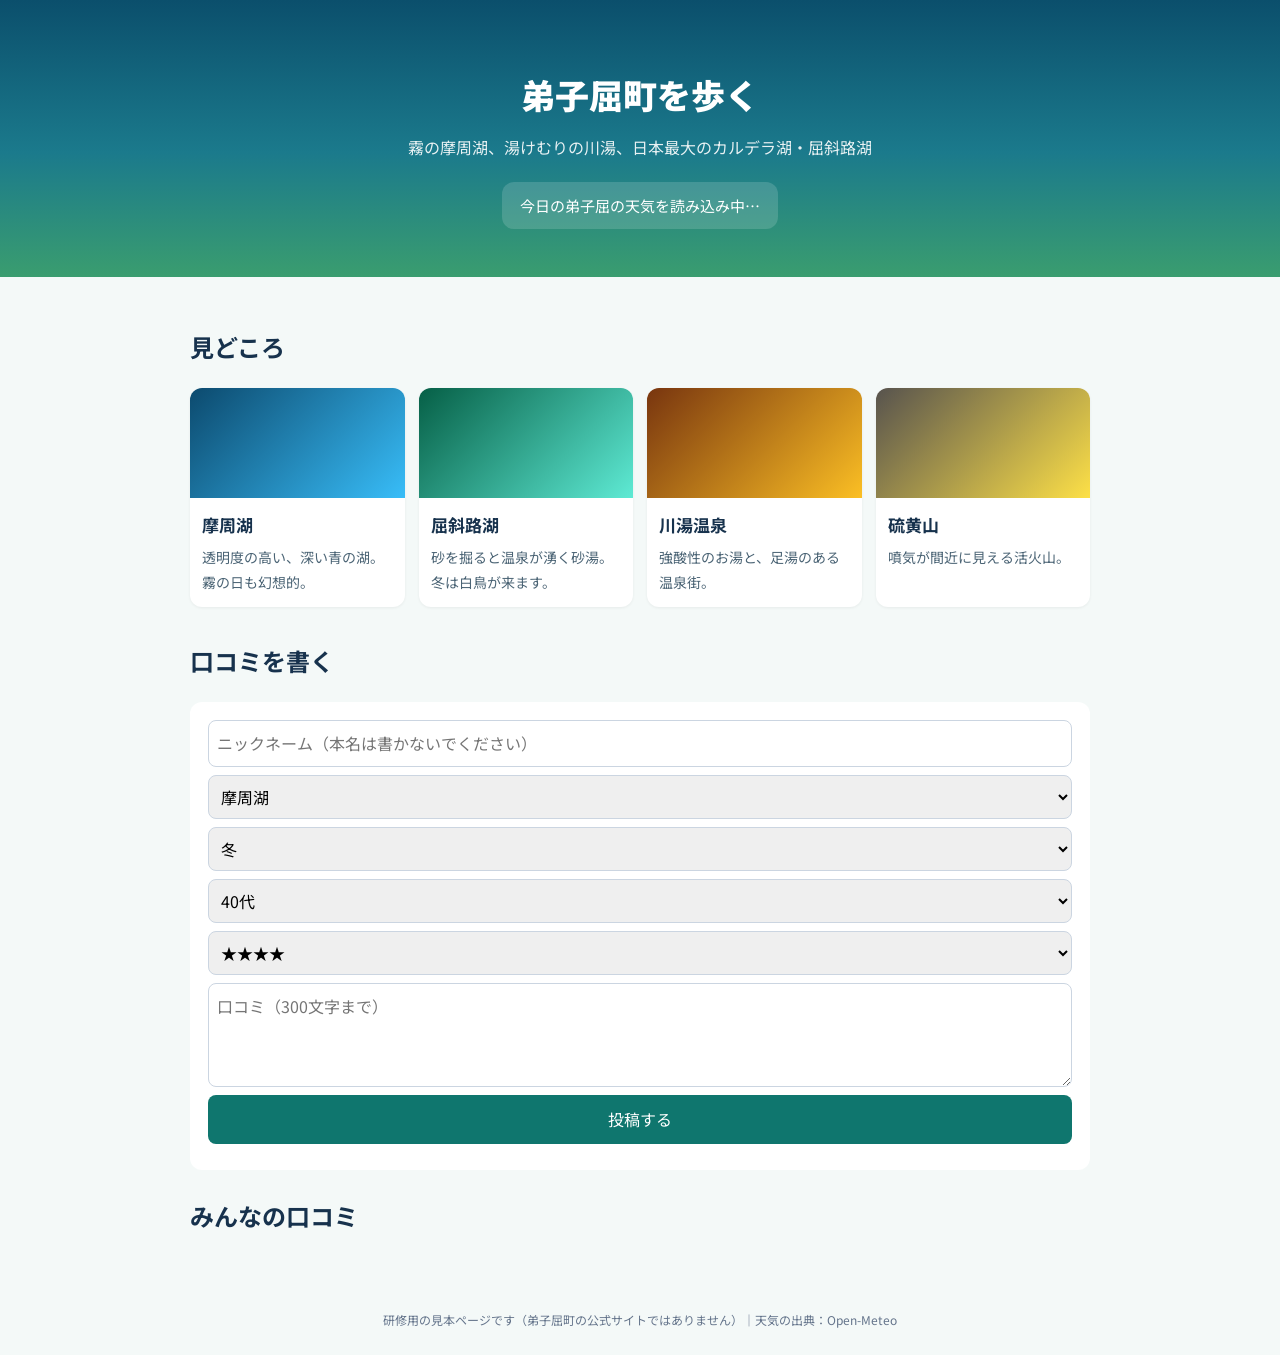
==== lp.html @ 1278cd4e "Add initial HTML structure for landing page" ====
<!DOCTYPE html>
<html lang="ja">
<head>
<meta charset="utf-8"><meta name="viewport" content="width=device-width,initial-scale=1">
<title>弟子屈町を歩く｜見本LP（研修用）</title>
<link href="https://fonts.googleapis.com/css2?family=Noto+Sans+JP:wght@400;700;900&display=swap" rel="stylesheet">
<script src="config.js"></script>
<style>
body{margin:0;font-family:"Noto Sans JP",sans-serif;color:#17324d;background:#f4f9f8;line-height:1.8}
.hero{background:linear-gradient(180deg,#0b4f6c 0%,#1b7a8c 55%,#3a9d6f 100%);color:#fff;padding:64px 20px 48px;text-align:center}
.hero h1{font-size:34px;margin:0 0 8px;font-weight:900}.hero p{margin:0;opacity:.9}
.wx{display:inline-block;margin-top:20px;background:rgba(255,255,255,.15);border-radius:12px;padding:10px 18px;font-size:15px}
.wrap{max-width:900px;margin:0 auto;padding:28px 20px}
.spots{display:grid;grid-template-columns:repeat(auto-fit,minmax(200px,1fr));gap:14px}
.spot{background:#fff;border-radius:12px;overflow:hidden;box-shadow:0 1px 3px rgba(0,0,0,.06)}
.spot .ph{height:110px}.spot div.t{padding:12px}.spot h3{margin:0 0 4px;font-size:17px}.spot p{margin:0;font-size:14px;color:#4b6475}
form{background:#fff;border-radius:12px;padding:18px;display:grid;gap:8px}
input,select,textarea{font:inherit;padding:8px;border:1px solid #cbd5e1;border-radius:8px}
button{font:inherit;background:#0f766e;color:#fff;border:0;border-radius:8px;padding:10px;cursor:pointer}
.rv{background:#fff;border-radius:10px;padding:10px 14px;margin:8px 0;font-size:14px}
.rv small{color:#64748b}
footer{text-align:center;font-size:12px;color:#64748b;padding:24px}
</style>
</head>
<body>
<div class="hero">
  <h1>弟子屈町を歩く</h1>
  <p>霧の摩周湖、湯けむりの川湯、日本最大のカルデラ湖・屈斜路湖</p>
  <div class="wx" id="wx">今日の弟子屈の天気を読み込み中…</div>
</div>
<div class="wrap">
  <h2>見どころ</h2>
  <div class="spots">
    <div class="spot"><div class="ph" style="background:linear-gradient(135deg,#0c4a6e,#38bdf8)"></div><div class="t"><h3>摩周湖</h3><p>透明度の高い、深い青の湖。霧の日も幻想的。</p></div></div>
    <div class="spot"><div class="ph" style="background:linear-gradient(135deg,#065f46,#5eead4)"></div><div class="t"><h3>屈斜路湖</h3><p>砂を掘ると温泉が湧く砂湯。冬は白鳥が来ます。</p></div></div>
    <div class="spot"><div class="ph" style="background:linear-gradient(135deg,#78350f,#fbbf24)"></div><div class="t"><h3>川湯温泉</h3><p>強酸性のお湯と、足湯のある温泉街。</p></div></div>
    <div class="spot"><div class="ph" style="background:linear-gradient(135deg,#57534e,#fde047)"></div><div class="t"><h3>硫黄山</h3><p>噴気が間近に見える活火山。</p></div></div>
  </div>
  <h2 style="margin-top:32px">口コミを書く</h2>
  <form id="f">
    <input id="a" maxlength="20" placeholder="ニックネーム（本名は書かないでください）">
    <select id="p"><option>摩周湖</option><option>屈斜路湖</option><option>川湯温泉</option><option>硫黄山</option><option>その他</option></select>
    <select id="s"><option>春</option><option>夏</option><option>秋</option><option selected>冬</option></select>
    <select id="g"><option>10代</option><option>20代</option><option>30代</option><option selected>40代</option><option>50代</option><option>60代以上</option></select>
    <select id="r"><option value="5">★★★★★</option><option value="4" selected>★★★★</option><option value="3">★★★</option><option value="2">★★</option><option value="1">★</option></select>
    <textarea id="b" maxlength="300" rows="3" placeholder="口コミ（300文字まで）"></textarea>
    <button>投稿する</button><small id="m"></small>
  </form>
  <h2 style="margin-top:24px">みんなの口コミ</h2>
  <div id="list"></div>
</div>
<footer>研修用の見本ページです（弟子屈町の公式サイトではありません）｜天気の出典：Open-Meteo</footer>
<script type="module">
import { createClient } from "https://esm.sh/@supabase/supabase-js@2";
import { keywordJudge, esc } from "./common.js";
const C = window.VC_CONFIG, sb = createClient(C.SUPABASE_URL, C.SUPABASE_PUBLISHABLE_KEY);
// キー不要のAPI：Open-Meteo（弟子屈町 北緯43.48 東経144.46）
const WMO = { 0: "快晴", 1: "晴れ", 2: "晴れ時々くもり", 3: "くもり", 45: "霧", 48: "霧", 51: "霧雨", 61: "雨", 63: "雨", 65: "強い雨", 71: "雪", 73: "雪", 75: "大雪", 80: "にわか雨", 85: "にわか雪" };
fetch("https://api.open-meteo.com/v1/forecast?latitude=43.48&longitude=144.46&current=temperature_2m,weather_code&timezone=Asia%2FTokyo")
  .then(r => r.json()).then(j => { const c = j.current; document.getElementById("wx").textContent = `今日の弟子屈：${WMO[c.weather_code] ?? "—"}　${c.temperature_2m}℃`; })
  .catch(() => document.getElementById("wx").textContent = "天気を取得できませんでした");
async function load() {
  const { data } = await sb.from("vc_reviews").select("author,place,season,rating,body").order("created_at", { ascending: false }).limit(10);
  document.getElementById("list").innerHTML = (data || []).map(r => `<div class="rv"><small>${esc(r.author)}｜${esc(r.place)}｜${esc(r.season)}｜${"★".repeat(r.rating)}</small><br>${esc(r.body)}</div>`).join("");
}
load();
document.getElementById("f").onsubmit = async e => {
  e.preventDefault(); const body = document.getElementById("b").value.trim(); if (!body) return;
  const rating = +document.getElementById("r").value, kj = keywordJudge(body, rating);
  const { error } = await sb.from("vc_reviews").insert({ author: document.getElementById("a").value.trim() || "名無し", place: document.getElementById("p").value,
    season: document.getElementById("s").value, age_group: document.getElementById("g").value, rating, body, sentiment: kj.sentiment, topic: kj.topic, judged_by: "keyword" });
  document.getElementById("m").textContent = error ? "保存できませんでした：" + error.message : "ありがとうございます！";
  if (!error) { document.getElementById("b").value = ""; load(); }
};
</script>
</body>
</html>
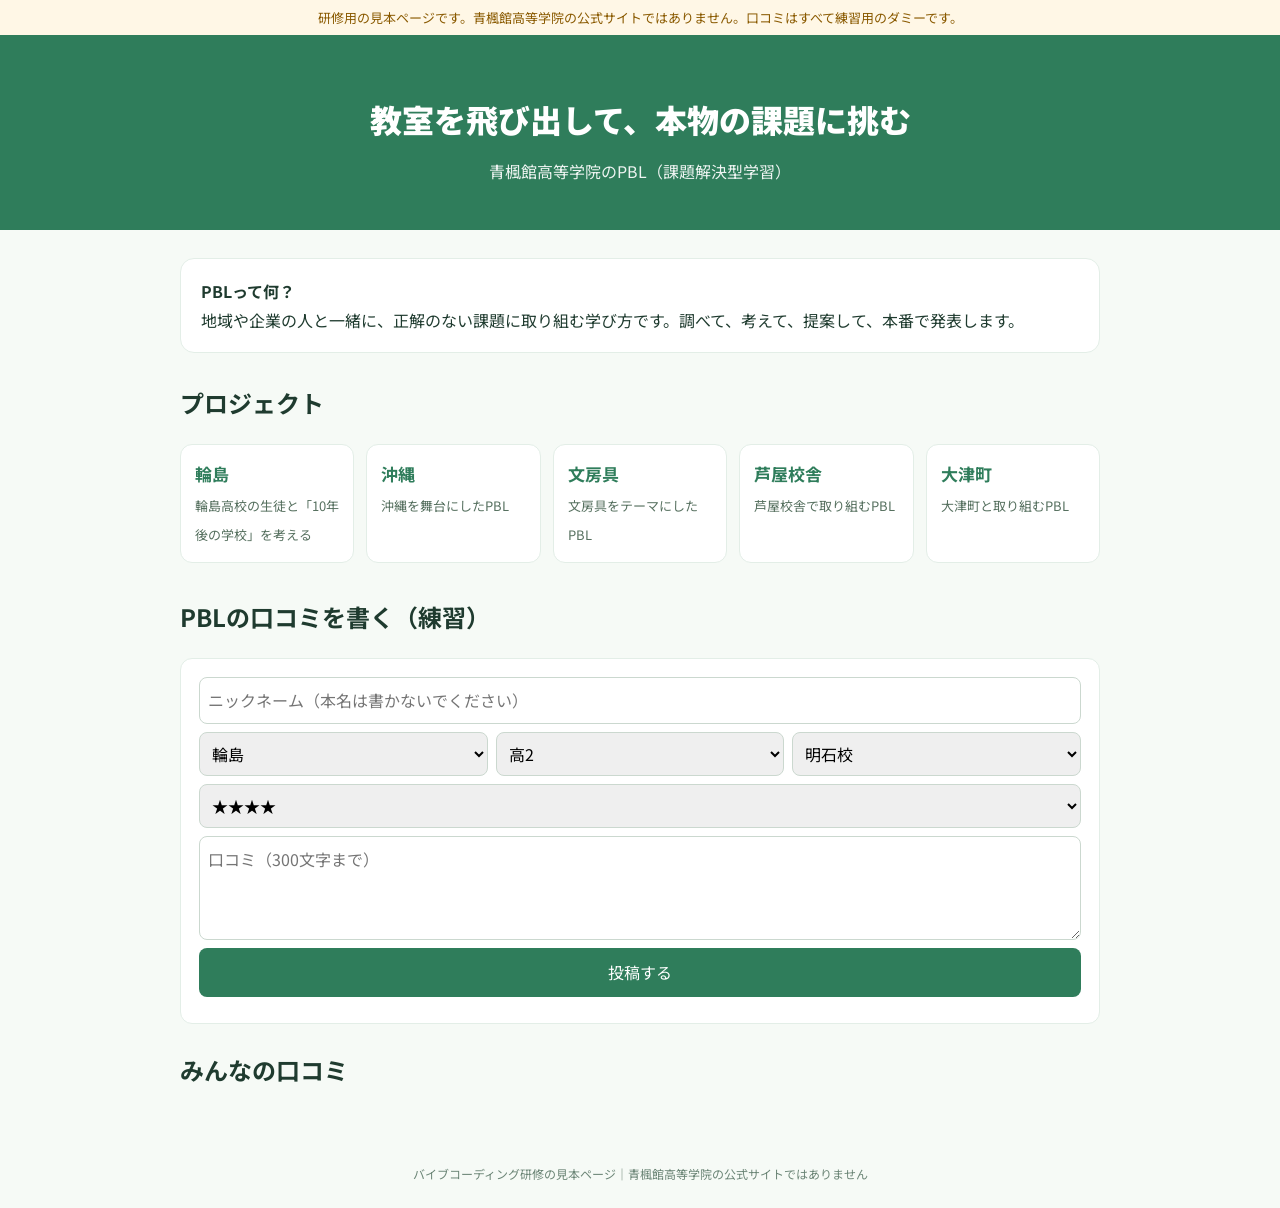
==== commit 5ae8f219: "Update LP content and styling for 青楓館" ====
--- a/lp.html
+++ b/lp.html
@@ -2,46 +2,52 @@
 <html lang="ja">
 <head>
 <meta charset="utf-8"><meta name="viewport" content="width=device-width,initial-scale=1">
-<title>弟子屈町を歩く｜見本LP（研修用）</title>
+<title>青楓館のPBL｜見本LP（研修用）</title>
 <link href="https://fonts.googleapis.com/css2?family=Noto+Sans+JP:wght@400;700;900&display=swap" rel="stylesheet">
 <script src="config.js"></script>
 <style>
-body{margin:0;font-family:"Noto Sans JP",sans-serif;color:#17324d;background:#f4f9f8;line-height:1.8}
-.hero{background:linear-gradient(180deg,#0b4f6c 0%,#1b7a8c 55%,#3a9d6f 100%);color:#fff;padding:64px 20px 48px;text-align:center}
-.hero h1{font-size:34px;margin:0 0 8px;font-weight:900}.hero p{margin:0;opacity:.9}
-.wx{display:inline-block;margin-top:20px;background:rgba(255,255,255,.15);border-radius:12px;padding:10px 18px;font-size:15px}
-.wrap{max-width:900px;margin:0 auto;padding:28px 20px}
-.spots{display:grid;grid-template-columns:repeat(auto-fit,minmax(200px,1fr));gap:14px}
-.spot{background:#fff;border-radius:12px;overflow:hidden;box-shadow:0 1px 3px rgba(0,0,0,.06)}
-.spot .ph{height:110px}.spot div.t{padding:12px}.spot h3{margin:0 0 4px;font-size:17px}.spot p{margin:0;font-size:14px;color:#4b6475}
-form{background:#fff;border-radius:12px;padding:18px;display:grid;gap:8px}
-input,select,textarea{font:inherit;padding:8px;border:1px solid #cbd5e1;border-radius:8px}
-button{font:inherit;background:#0f766e;color:#fff;border:0;border-radius:8px;padding:10px;cursor:pointer}
-.rv{background:#fff;border-radius:10px;padding:10px 14px;margin:8px 0;font-size:14px}
-.rv small{color:#64748b}
-footer{text-align:center;font-size:12px;color:#64748b;padding:24px}
+body{margin:0;font-family:"Noto Sans JP",sans-serif;color:#1f3b2f;background:#f6faf6;line-height:1.8}
+.note-bar{background:#fff7e6;color:#8a5a00;font-size:13px;text-align:center;padding:6px}
+.hero{background:#2f7d5b;color:#fff;padding:56px 20px 44px;text-align:center}
+.hero h1{font-size:32px;margin:0 0 8px;font-weight:900}.hero p{margin:0;opacity:.92}
+.wrap{max-width:920px;margin:0 auto;padding:28px 20px}
+.what{background:#fff;border-radius:14px;padding:18px 20px;border:1px solid #e3eee7}
+.cards{display:grid;grid-template-columns:repeat(auto-fit,minmax(160px,1fr));gap:12px}
+.pj{background:#fff;border-radius:12px;border:1px solid #e3eee7;padding:14px}
+.pj b{display:block;font-size:17px;color:#2f7d5b}.pj span{font-size:13px;color:#56705f}
+form{background:#fff;border-radius:12px;padding:18px;display:grid;gap:8px;border:1px solid #e3eee7}
+.row{display:grid;grid-template-columns:repeat(3,1fr);gap:8px}
+input,select,textarea{font:inherit;padding:8px;border:1px solid #cbd8cf;border-radius:8px;width:100%;box-sizing:border-box}
+button{font:inherit;background:#2f7d5b;color:#fff;border:0;border-radius:8px;padding:10px;cursor:pointer}
+.rv{background:#fff;border-radius:10px;padding:10px 14px;margin:8px 0;font-size:14px;border:1px solid #e3eee7}
+.rv small{color:#6b8576}
+footer{text-align:center;font-size:12px;color:#6b8576;padding:24px}
 </style>
 </head>
 <body>
+<div class="note-bar">研修用の見本ページです。青楓館高等学院の公式サイトではありません。口コミはすべて練習用のダミーです。</div>
 <div class="hero">
-  <h1>弟子屈町を歩く</h1>
-  <p>霧の摩周湖、湯けむりの川湯、日本最大のカルデラ湖・屈斜路湖</p>
-  <div class="wx" id="wx">今日の弟子屈の天気を読み込み中…</div>
+  <h1>教室を飛び出して、本物の課題に挑む</h1>
+  <p>青楓館高等学院のPBL（課題解決型学習）</p>
 </div>
 <div class="wrap">
-  <h2>見どころ</h2>
-  <div class="spots">
-    <div class="spot"><div class="ph" style="background:linear-gradient(135deg,#0c4a6e,#38bdf8)"></div><div class="t"><h3>摩周湖</h3><p>透明度の高い、深い青の湖。霧の日も幻想的。</p></div></div>
-    <div class="spot"><div class="ph" style="background:linear-gradient(135deg,#065f46,#5eead4)"></div><div class="t"><h3>屈斜路湖</h3><p>砂を掘ると温泉が湧く砂湯。冬は白鳥が来ます。</p></div></div>
-    <div class="spot"><div class="ph" style="background:linear-gradient(135deg,#78350f,#fbbf24)"></div><div class="t"><h3>川湯温泉</h3><p>強酸性のお湯と、足湯のある温泉街。</p></div></div>
-    <div class="spot"><div class="ph" style="background:linear-gradient(135deg,#57534e,#fde047)"></div><div class="t"><h3>硫黄山</h3><p>噴気が間近に見える活火山。</p></div></div>
+  <div class="what"><b>PBLって何？</b><br>地域や企業の人と一緒に、正解のない課題に取り組む学び方です。調べて、考えて、提案して、本番で発表します。</div>
+  <h2 style="margin-top:28px">プロジェクト</h2>
+  <div class="cards">
+    <div class="pj"><b>輪島</b><span>輪島高校の生徒と「10年後の学校」を考える</span></div>
+    <div class="pj"><b>沖縄</b><span>沖縄を舞台にしたPBL</span></div>
+    <div class="pj"><b>文房具</b><span>文房具をテーマにしたPBL</span></div>
+    <div class="pj"><b>芦屋校舎</b><span>芦屋校舎で取り組むPBL</span></div>
+    <div class="pj"><b>大津町</b><span>大津町と取り組むPBL</span></div>
   </div>
-  <h2 style="margin-top:32px">口コミを書く</h2>
+  <h2 style="margin-top:32px">PBLの口コミを書く（練習）</h2>
   <form id="f">
     <input id="a" maxlength="20" placeholder="ニックネーム（本名は書かないでください）">
-    <select id="p"><option>摩周湖</option><option>屈斜路湖</option><option>川湯温泉</option><option>硫黄山</option><option>その他</option></select>
-    <select id="s"><option>春</option><option>夏</option><option>秋</option><option selected>冬</option></select>
-    <select id="g"><option>10代</option><option>20代</option><option>30代</option><option selected>40代</option><option>50代</option><option>60代以上</option></select>
+    <div class="row">
+      <select id="p"><option>輪島</option><option>沖縄</option><option>文房具</option><option>芦屋校舎</option><option>大津町</option><option>その他</option></select>
+      <select id="g"><option>高1</option><option selected>高2</option><option>高3</option></select>
+      <select id="c"><option>明石校</option><option>芦屋校</option></select>
+    </div>
     <select id="r"><option value="5">★★★★★</option><option value="4" selected>★★★★</option><option value="3">★★★</option><option value="2">★★</option><option value="1">★</option></select>
     <textarea id="b" maxlength="300" rows="3" placeholder="口コミ（300文字まで）"></textarea>
     <button>投稿する</button><small id="m"></small>
@@ -49,26 +55,21 @@
   <h2 style="margin-top:24px">みんなの口コミ</h2>
   <div id="list"></div>
 </div>
-<footer>研修用の見本ページです（弟子屈町の公式サイトではありません）｜天気の出典：Open-Meteo</footer>
+<footer>バイブコーディング研修の見本ページ｜青楓館高等学院の公式サイトではありません</footer>
 <script type="module">
 import { createClient } from "https://esm.sh/@supabase/supabase-js@2";
 import { keywordJudge, esc } from "./common.js";
 const C = window.VC_CONFIG, sb = createClient(C.SUPABASE_URL, C.SUPABASE_PUBLISHABLE_KEY);
-// キー不要のAPI：Open-Meteo（弟子屈町 北緯43.48 東経144.46）
-const WMO = { 0: "快晴", 1: "晴れ", 2: "晴れ時々くもり", 3: "くもり", 45: "霧", 48: "霧", 51: "霧雨", 61: "雨", 63: "雨", 65: "強い雨", 71: "雪", 73: "雪", 75: "大雪", 80: "にわか雨", 85: "にわか雪" };
-fetch("https://api.open-meteo.com/v1/forecast?latitude=43.48&longitude=144.46&current=temperature_2m,weather_code&timezone=Asia%2FTokyo")
-  .then(r => r.json()).then(j => { const c = j.current; document.getElementById("wx").textContent = `今日の弟子屈：${WMO[c.weather_code] ?? "—"}　${c.temperature_2m}℃`; })
-  .catch(() => document.getElementById("wx").textContent = "天気を取得できませんでした");
 async function load() {
-  const { data } = await sb.from("vc_reviews").select("author,place,season,rating,body").order("created_at", { ascending: false }).limit(10);
-  document.getElementById("list").innerHTML = (data || []).map(r => `<div class="rv"><small>${esc(r.author)}｜${esc(r.place)}｜${esc(r.season)}｜${"★".repeat(r.rating)}</small><br>${esc(r.body)}</div>`).join("");
+  const { data } = await sb.from("vc_pbl").select("author,project,grade,rating,body").order("created_at", { ascending: false }).limit(10);
+  document.getElementById("list").innerHTML = (data || []).map(r => `<div class="rv"><small>${esc(r.author)}｜${esc(r.project)}｜${esc(r.grade)}｜${"★".repeat(r.rating)}</small><br>${esc(r.body)}</div>`).join("");
 }
 load();
 document.getElementById("f").onsubmit = async e => {
   e.preventDefault(); const body = document.getElementById("b").value.trim(); if (!body) return;
   const rating = +document.getElementById("r").value, kj = keywordJudge(body, rating);
-  const { error } = await sb.from("vc_reviews").insert({ author: document.getElementById("a").value.trim() || "名無し", place: document.getElementById("p").value,
-    season: document.getElementById("s").value, age_group: document.getElementById("g").value, rating, body, sentiment: kj.sentiment, topic: kj.topic, judged_by: "keyword" });
+  const { error } = await sb.from("vc_pbl").insert({ author: document.getElementById("a").value.trim() || "名無し", project: document.getElementById("p").value,
+    grade: document.getElementById("g").value, campus: document.getElementById("c").value, rating, body, sentiment: kj.sentiment, topic: kj.topic, judged_by: "keyword" });
   document.getElementById("m").textContent = error ? "保存できませんでした：" + error.message : "ありがとうございます！";
   if (!error) { document.getElementById("b").value = ""; load(); }
 };
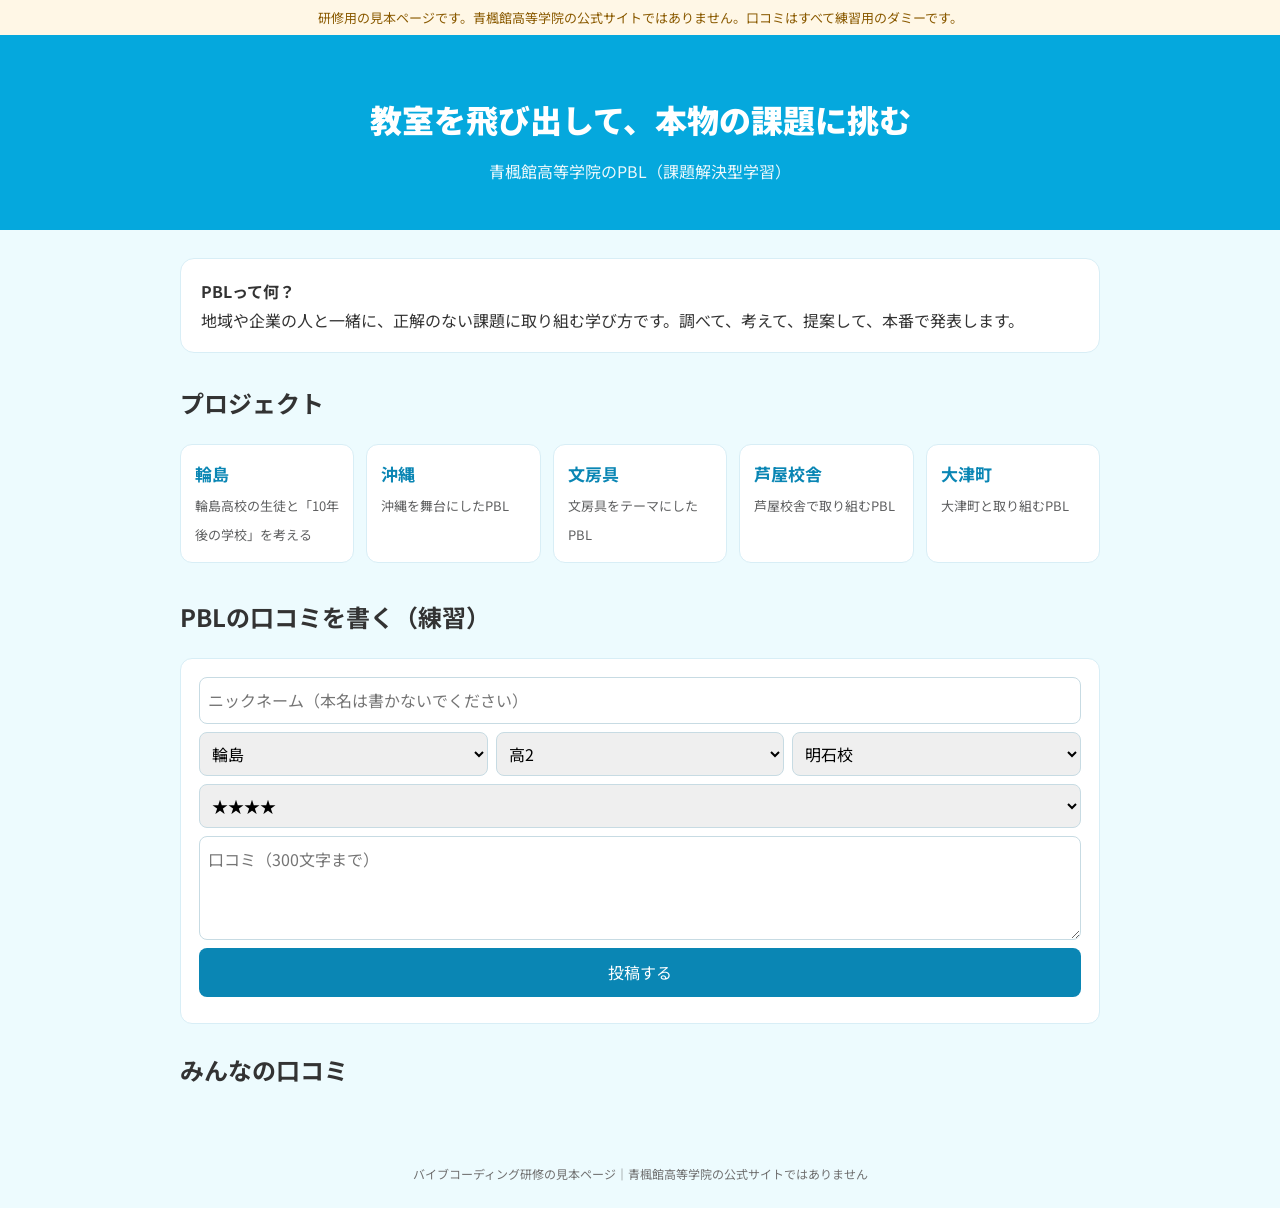
==== commit 26c96e3e: "Update styles in lp.html for improved design" ====
--- a/lp.html
+++ b/lp.html
@@ -6,22 +6,22 @@
 <link href="https://fonts.googleapis.com/css2?family=Noto+Sans+JP:wght@400;700;900&display=swap" rel="stylesheet">
 <script src="config.js"></script>
 <style>
-body{margin:0;font-family:"Noto Sans JP",sans-serif;color:#1f3b2f;background:#f6faf6;line-height:1.8}
+body{margin:0;font-family:"Noto Sans JP",sans-serif;color:#333333;background:#edfbfe;line-height:1.8}
 .note-bar{background:#fff7e6;color:#8a5a00;font-size:13px;text-align:center;padding:6px}
-.hero{background:#2f7d5b;color:#fff;padding:56px 20px 44px;text-align:center}
+.hero{background:#05a8dd;color:#fff;padding:56px 20px 44px;text-align:center}
 .hero h1{font-size:32px;margin:0 0 8px;font-weight:900}.hero p{margin:0;opacity:.92}
 .wrap{max-width:920px;margin:0 auto;padding:28px 20px}
-.what{background:#fff;border-radius:14px;padding:18px 20px;border:1px solid #e3eee7}
+.what{background:#fff;border-radius:14px;padding:18px 20px;border:1px solid #d8eef6}
 .cards{display:grid;grid-template-columns:repeat(auto-fit,minmax(160px,1fr));gap:12px}
-.pj{background:#fff;border-radius:12px;border:1px solid #e3eee7;padding:14px}
-.pj b{display:block;font-size:17px;color:#2f7d5b}.pj span{font-size:13px;color:#56705f}
-form{background:#fff;border-radius:12px;padding:18px;display:grid;gap:8px;border:1px solid #e3eee7}
+.pj{background:#fff;border-radius:12px;border:1px solid #d8eef6;padding:14px}
+.pj b{display:block;font-size:17px;color:#0a86b4}.pj span{font-size:13px;color:#5f6061}
+form{background:#fff;border-radius:12px;padding:18px;display:grid;gap:8px;border:1px solid #d8eef6}
 .row{display:grid;grid-template-columns:repeat(3,1fr);gap:8px}
-input,select,textarea{font:inherit;padding:8px;border:1px solid #cbd8cf;border-radius:8px;width:100%;box-sizing:border-box}
-button{font:inherit;background:#2f7d5b;color:#fff;border:0;border-radius:8px;padding:10px;cursor:pointer}
-.rv{background:#fff;border-radius:10px;padding:10px 14px;margin:8px 0;font-size:14px;border:1px solid #e3eee7}
-.rv small{color:#6b8576}
-footer{text-align:center;font-size:12px;color:#6b8576;padding:24px}
+input,select,textarea{font:inherit;padding:8px;border:1px solid #c7dbe3;border-radius:8px;width:100%;box-sizing:border-box}
+button{font:inherit;background:#0a86b4;color:#fff;border:0;border-radius:8px;padding:10px;cursor:pointer}
+.rv{background:#fff;border-radius:10px;padding:10px 14px;margin:8px 0;font-size:14px;border:1px solid #d8eef6}
+.rv small{color:#707070}
+footer{text-align:center;font-size:12px;color:#707070;padding:24px}
 </style>
 </head>
 <body>
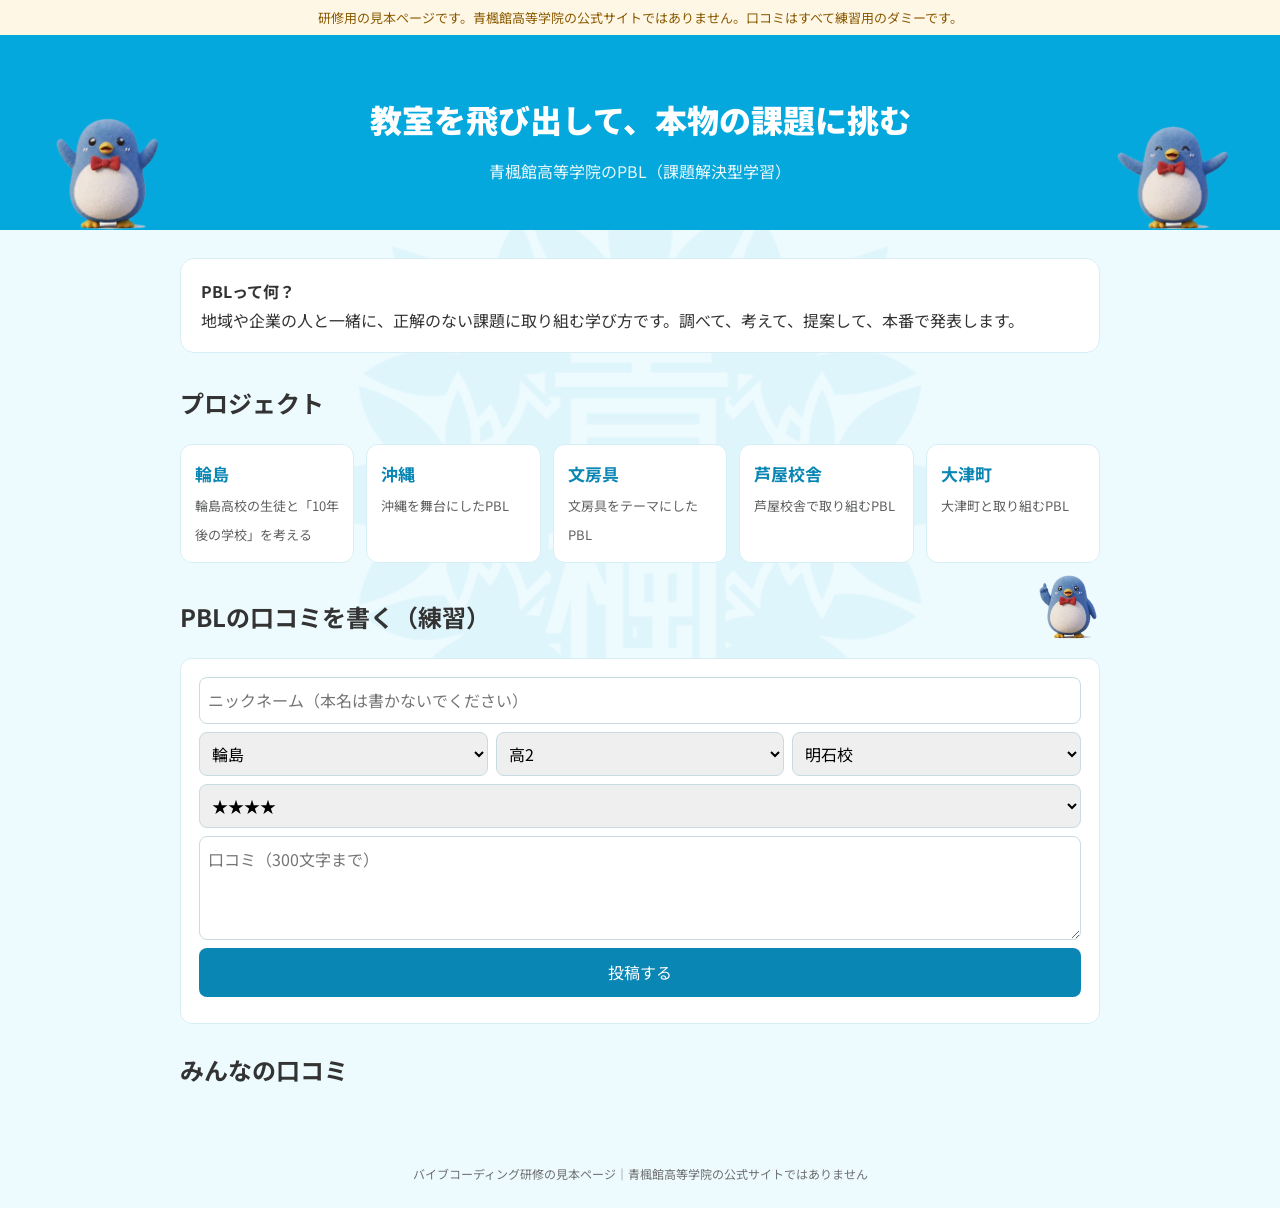
==== commit 988e7029: "青楓館ロゴの透かしとキャラクターを追加 Co-Authored-By: Claude Opus 5.5 <noreply@anthropic.com> Claude-Session: https://" ====
--- a/lp.html
+++ b/lp.html
@@ -5,10 +5,13 @@
 <title>青楓館のPBL｜見本LP（研修用）</title>
 <link href="https://fonts.googleapis.com/css2?family=Noto+Sans+JP:wght@400;700;900&display=swap" rel="stylesheet">
 <script src="config.js"></script>
+<link rel="stylesheet" href="brand.css">
 <style>
 body{margin:0;font-family:"Noto Sans JP",sans-serif;color:#333333;background:#edfbfe;line-height:1.8}
 .note-bar{background:#fff7e6;color:#8a5a00;font-size:13px;text-align:center;padding:6px}
-.hero{background:#05a8dd;color:#fff;padding:56px 20px 44px;text-align:center}
+.hero{background:#05a8dd;color:#fff;padding:56px 20px 44px;text-align:center;position:relative;z-index:1}
+.hero .pg{bottom:0;top:auto}
+.wrap,footer,.note-bar{position:relative;z-index:1}
 .hero h1{font-size:32px;margin:0 0 8px;font-weight:900}.hero p{margin:0;opacity:.92}
 .wrap{max-width:920px;margin:0 auto;padding:28px 20px}
 .what{background:#fff;border-radius:14px;padding:18px 20px;border:1px solid #d8eef6}
@@ -29,6 +32,7 @@
 <div class="hero">
   <h1>教室を飛び出して、本物の課題に挑む</h1>
   <p>青楓館高等学院のPBL（課題解決型学習）</p>
+  <i class="pg pg-c2" style="left:4%" aria-hidden="true"></i><i class="pg pg-c11" style="right:4%" aria-hidden="true"></i>
 </div>
 <div class="wrap">
   <div class="what"><b>PBLって何？</b><br>地域や企業の人と一緒に、正解のない課題に取り組む学び方です。調べて、考えて、提案して、本番で発表します。</div>
@@ -40,7 +44,7 @@
     <div class="pj"><b>芦屋校舎</b><span>芦屋校舎で取り組むPBL</span></div>
     <div class="pj"><b>大津町</b><span>大津町と取り組むPBL</span></div>
   </div>
-  <h2 style="margin-top:32px">PBLの口コミを書く（練習）</h2>
+  <h2 style="margin-top:32px;position:relative">PBLの口コミを書く（練習）<i class="pg sm pg-c6" style="right:0;top:-20px" aria-hidden="true"></i></h2>
   <form id="f">
     <input id="a" maxlength="20" placeholder="ニックネーム（本名は書かないでください）">
     <div class="row">
--- a/brand.css
+++ b/brand.css
@@ -0,0 +1,19 @@
+/* 青楓館ロゴ（背景の透かし）とキャラクター。画像は img/ フォルダ */
+:root{--logo:url("img/logo.webp")}
+body::before{content:"";position:fixed;left:50%;top:55%;width:min(78vmin,720px);aspect-ratio:1;transform:translate(-50%,-50%);background:var(--logo) center/contain no-repeat;opacity:.07;pointer-events:none;z-index:0}
+header,nav,main,#peek,#peekPanel,.toast{position:relative;z-index:1}#peek{position:fixed;z-index:20}#peekPanel{position:fixed}.toast{position:fixed}nav{position:sticky}
+.pg{position:absolute;display:block;width:112px;height:112px;background:center bottom/contain no-repeat;pointer-events:none;z-index:2}
+section{position:relative}section>h2,section>.lead{padding-right:130px}
+.pg.tr{right:0;top:-6px}.pg.sm{width:64px;height:64px}
+header{position:relative;overflow:visible}.pg.hd{right:16px;bottom:-10px;width:60px;height:60px}
+.pg.peek{position:fixed;right:22px;bottom:52px;width:74px;height:74px;z-index:19}
+@media(max-width:760px){.pg.peek{display:none}.pg{width:72px;height:72px}section>h2,section>.lead{padding-right:80px}.pg.hd{display:none}}
+.pg-c1{background-image:url("img/c1.webp")}
+.pg-c2{background-image:url("img/c2.webp")}
+.pg-c4{background-image:url("img/c4.webp")}
+.pg-c5{background-image:url("img/c5.webp")}
+.pg-c6{background-image:url("img/c6.webp")}
+.pg-c9{background-image:url("img/c9.webp")}
+.pg-c10{background-image:url("img/c10.webp")}
+.pg-c11{background-image:url("img/c11.webp")}
+.pg-c12{background-image:url("img/c12.webp")}
